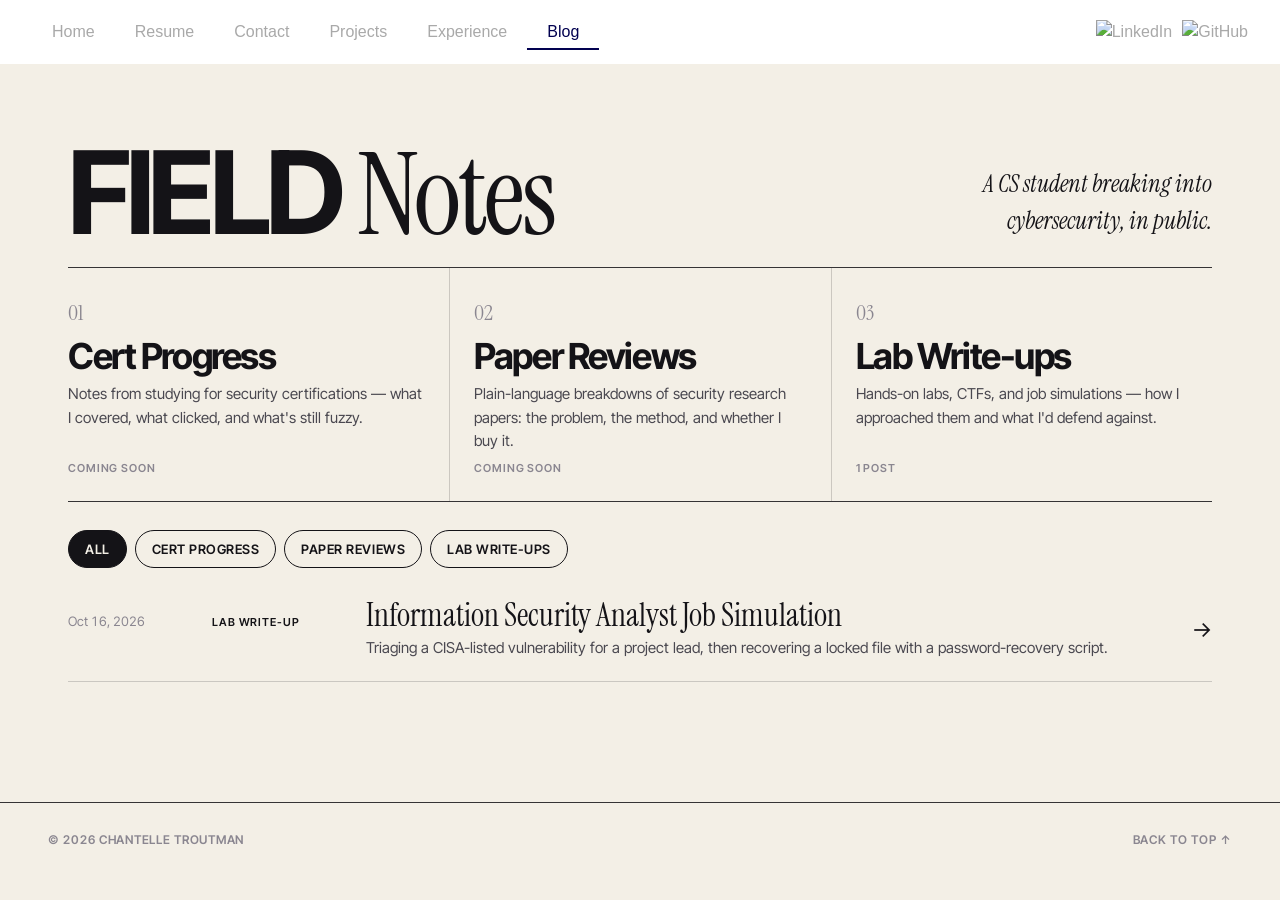
==== blog.html @ 890e3cd3 "First Blog Post I completed Forge's AIG shields up job simulation." ====
<!DOCTYPE html>
<html lang="en">
<head>
  <meta charset="UTF-8">
  <meta name="viewport" content="width=device-width, initial-scale=1">
  <title>Field Notes — Chantelle Troutman</title>
  <meta name="description" content="Chantelle Troutman's security blog: certification progress, research paper reviews, and lab write-ups.">

  <link rel="preconnect" href="https://fonts.googleapis.com">
  <link rel="preconnect" href="https://fonts.gstatic.com" crossorigin>
  <link href="https://fonts.googleapis.com/css2?family=Inter+Tight:wght@400;500;600;700&family=Instrument+Serif:ital@0;1&family=JetBrains+Mono:wght@400;500&display=swap" rel="stylesheet">

  <link rel="stylesheet" href="chana.css">
  <script src="chana.js" defer></script>
</head>

<body class="blog-page">

<!-- NAVBAR -->
<nav>
  <ul class="nav-links">
    <li><a href="index.html#top">Home</a></li>
    <li><a href="assets/Chantelle_Troutman_Resume-2.pdf" target="_blank">Resume</a></li>
    <li><a href="index.html#contact">Contact</a></li>
    <li><a href="index.html#projects">Projects</a></li>
    <li><a href="index.html#experience">Experience</a></li>
    <li><a href="blog.html" class="active">Blog</a></li>

    <li class="social">
      <a href="https://www.linkedin.com/in/chantelle-troutman-b953033a5/" target="_blank">
        <img src="linkedInd.png" alt="LinkedIn">
      </a>
      <a href="https://github.com/chana3466" target="_blank">
        <img src="github.png" alt="GitHub">
      </a>
    </li>
  </ul>
</nav>

<main class="blog">
  <div class="wrap">

    <!-- MASTHEAD -->
    <header class="masthead blog-masthead">
      <h1 class="display"><span class="sans">FIELD</span> <span class="serif">Notes</span></h1>
      <span class="blog-tagline">A CS student breaking into cybersecurity, in public.</span>
    </header>

    <!-- THE THREE SERIES -->
    <section class="series" aria-label="Series">
      <a class="series-card" href="#cert">
        <span class="series-num">01</span>
        <h2>Cert Progress</h2>
        <p>Notes from studying for security certifications &mdash; what I covered, what clicked, and what's still fuzzy.</p>
        <span class="series-count" data-count="cert"></span>
      </a>
      <a class="series-card" href="#paper">
        <span class="series-num">02</span>
        <h2>Paper Reviews</h2>
        <p>Plain-language breakdowns of security research papers: the problem, the method, and whether I buy it.</p>
        <span class="series-count" data-count="paper"></span>
      </a>
      <a class="series-card" href="#lab">
        <span class="series-num">03</span>
        <h2>Lab Write-ups</h2>
        <p>Hands-on labs, CTFs, and job simulations &mdash; how I approached them and what I'd defend against.</p>
        <span class="series-count" data-count="lab"></span>
      </a>
    </section>

    <!-- FILTERS -->
    <div class="filters" role="tablist" aria-label="Filter posts">
      <button class="filter active" data-filter="all" role="tab" aria-selected="true">All</button>
      <button class="filter" data-filter="cert" role="tab" aria-selected="false">Cert Progress</button>
      <button class="filter" data-filter="paper" role="tab" aria-selected="false">Paper Reviews</button>
      <button class="filter" data-filter="lab" role="tab" aria-selected="false">Lab Write-ups</button>
    </div>

    <!--
      POSTS — newest first.
      To publish a post: copy a template from posts/ (e.g. posts/_template-lab.html),
      write it, then add one <li> here with the matching data-category: cert, paper, or lab.

      <li class="post-row" data-category="lab">
        <a href="posts/forage-mastercard.html">
          <time datetime="2026-10-20">Oct 20, 2026</time>
          <span class="post-cat">Lab Write-up</span>
          <span class="post-title">Mastercard Cybersecurity Job Simulation</span>
          <span class="post-summary">Spotting phishing and designing training for the teams most at risk.</span>
          <span class="post-arrow" aria-hidden="true">→</span>
        </a>
      </li>
    -->
    <ol class="post-list">
      <li class="post-row" data-category="lab">
        <a href="posts/forage-infosec-analyst.html">
          <time datetime="2026-10-16">Oct 16, 2026</time>
          <span class="post-cat">Lab Write-up</span>
          <span class="post-title">Information Security Analyst Job Simulation</span>
          <span class="post-summary">Triaging a CISA-listed vulnerability for a project lead, then recovering a locked file with a password-recovery script.</span>
          <span class="post-arrow" aria-hidden="true">→</span>
        </a>
      </li>
    </ol>

    <p class="empty-state" hidden>
      <span class="empty-mark" aria-hidden="true">✎</span>
      First post coming soon.
    </p>

  </div>
</main>

<footer class="footer blog-footer">
  <div class="footer-row">
    <span>&copy; 2026 Chantelle Troutman</span>
    <a href="#">Back to top ↑</a>
  </div>
</footer>

</body>
</html>
---- chana.css ----
/* =====================
   TOKENS
   ===================== */
:root {
  --paper: #f3efe6;        /* cream, like the editorial references */
  --paper-2: #ebe5d8;
  --ink: #141317;
  --ink-soft: #4a4850;
  --muted: #8a8690;
  --rule: rgba(20, 19, 23, 0.85);
  --hair: rgba(20, 19, 23, 0.18);
  --navy: #020150;         /* original site navy */
  --pink: #e66aa8;         /* "Waves" cover pink */
  --night: #1f1f1f;        /* original Pac-Man background */

  --sans: "Inter Tight", "Helvetica Neue", Arial, sans-serif;
  --serif: "Instrument Serif", Georgia, serif;

  --nav-h: 64px;
  --gutter: clamp(16px, 4vw, 48px);
  --max: 1240px;
}

@font-face {
  font-family: 'retro';
  src: url('fonts/RetroGaming.ttf') format('truetype');
  font-display: swap;
}

/* =====================
   RESET & BASE
   ===================== */
*, *::before, *::after { box-sizing: border-box; margin: 0; padding: 0; }

html {
  scroll-behavior: smooth;
  scroll-padding-top: var(--nav-h);
}

body {
  background: var(--paper);
  color: var(--ink);
  font-family: var(--sans);
  font-size: 16px;
  line-height: 1.55;
  -webkit-font-smoothing: antialiased;
  overflow-x: hidden;
}

img, video { max-width: 100%; display: block; }
a { color: inherit; }
ul, ol { list-style: none; }
button { font: inherit; color: inherit; cursor: pointer; background: none; border: none; }

.wrap {
  width: 100%;
  max-width: var(--max);
  margin: 0 auto;
  padding: 0 var(--gutter);
}

/* big mixed headline: tight bold sans + light serif (like "THIS IS ALLORA") */
.display {
  font-weight: 700;
  font-size: clamp(48px, 9vw, 128px);
  line-height: 0.9;
  letter-spacing: -0.05em;
}
.display .serif {
  font-family: var(--serif);
  font-weight: 400;
  letter-spacing: -0.03em;
}

.kicker {
  display: block;
  font-size: 12px;
  font-weight: 600;
  letter-spacing: 0.08em;
  text-transform: uppercase;
  color: var(--ink);
}

/* image shapes */
.shape-arch { border-radius: 999px 999px 0 0; object-fit: cover; }
.shape-blob { border-radius: 58% 42% 46% 54% / 44% 56% 44% 56%; object-fit: cover; }

/* =====================
   NAVBAR (original layout)
   ===================== */
nav {
  position: fixed;
  top: 0;
  height: var(--nav-h);
  width: 100%;
  background-color: white;
  z-index: 1000;
  display: flex;
  justify-content: center;
  align-items: center;
  font-family: "Helvetica Neue", Arial, Helvetica, sans-serif;
}

nav ul {
  display: flex;
  justify-content: space-between;
  align-items: center;
  width: 95%;
}

nav ul li a {
  position: relative;
  text-decoration: none;
  padding: 0 20px;
  color: darkgray;
  display: block;
  white-space: nowrap;
  transition: color 0.3s ease;
}

nav ul li a:hover,
nav ul li a.active { color: var(--navy); }

nav ul li a::after {
  content: "";
  position: absolute;
  left: 50%;
  bottom: -6px;
  width: 0%;
  height: 2px;
  background: var(--navy);
  transition: all 0.3s ease;
  transform: translateX(-50%);
}

nav ul li a:hover::after,
nav ul li a.active::after { width: 100%; }

nav ul li.social {
  margin-left: auto;
  display: flex;
  gap: 10px;
  align-items: center;
}
nav ul li.social a { padding: 0; }
nav ul li.social a::after { display: none; }
nav ul li.social img { height: 25px; width: auto; }

/* on narrow screens the tabs scroll sideways instead of squishing */
@media (max-width: 720px) {
  nav ul {
    width: 100%;
    overflow-x: auto;
    scrollbar-width: none;
    padding: 0 8px;
    height: 100%;
  }
  nav ul::-webkit-scrollbar { display: none; }
  nav ul li a { padding: 0 12px; font-size: 15px; }
  nav ul li.social { padding-right: 8px; }
}

/* =====================
   HERO (unchanged look)
   ===================== */
.hero {
  position: relative;
  height: 100vh;
  display: flex;
  align-items: center;
  justify-content: center;
  text-align: center;
  color: white;
  overflow: hidden;
  font-family: "Helvetica Neue", Arial, Helvetica, sans-serif;
  font-size: 16px;
  line-height: normal;
  isolation: isolate;
}

.bg-video {
  position: absolute;
  top: 0;
  left: 0;
  width: 100%;
  height: 100%;
  object-fit: cover;
  z-index: -2;
}

.overlay {
  position: absolute;
  top: 0;
  left: 0;
  width: 100%;
  height: 100%;
  background: rgba(20, 20, 30, 0.6);
  z-index: -1;
}

.hero-content h1 { font-size: 4rem; letter-spacing: 3px; color: white; }
.hero-content h2 { font-weight: 300; margin: 10px 0 0 0; }
.hero-content p { margin-top: 8px; font-size: 1.2rem; opacity: 0.8; }

/* =====================
   REVEAL
   ===================== */
.reveal {
  opacity: 0;
  transform: translateY(20px);
  transition: opacity 0.9s ease, transform 0.9s cubic-bezier(.2, .7, .2, 1);
}
.reveal.in { opacity: 1; transform: none; }

/* =====================
   INTRO
   ===================== */
.intro { padding: clamp(56px, 8vw, 96px) 0 clamp(64px, 9vw, 120px); }

.masthead {
  display: flex;
  justify-content: space-between;
  align-items: flex-end;
  gap: 24px;
  padding-bottom: 20px;
  border-bottom: 1px solid var(--rule);
}

.read-all {
  font-size: 14px;
  font-weight: 600;
  text-transform: uppercase;
  letter-spacing: 0.02em;
  text-underline-offset: 4px;
  white-space: nowrap;
  margin-bottom: 10px;
}
.read-all:hover { color: var(--pink); }

.intro-grid {
  display: grid;
  grid-template-columns: 1fr 1fr;
  gap: clamp(32px, 6vw, 96px);
  padding: clamp(40px, 6vw, 72px) 0;
  align-items: center;
}

.lede {
  font-family: var(--serif);
  font-size: clamp(26px, 3vw, 38px);
  line-height: 1.15;
  margin-bottom: 24px;
}
.intro-text p:not(.lede) { color: var(--ink-soft); max-width: 52ch; }

/* overlapping cut-out collage, like the zebra/blob reference */
.intro-collage {
  position: relative;
  aspect-ratio: 1 / 1;
}
.collage-a {
  position: absolute;
  left: 0;
  top: 0;
  width: 66%;
  height: 92%;
}
.collage-b {
  position: absolute;
  right: 0;
  bottom: 0;
  width: 54%;
  height: 58%;
}

.facts {
  display: grid;
  grid-template-columns: repeat(4, 1fr);
  border-top: 1px solid var(--rule);
  border-bottom: 1px solid var(--rule);
}
.facts div { padding: 16px 16px 16px 0; }
.facts div + div { padding-left: 16px; border-left: 1px solid var(--hair); }
.facts dt {
  font-size: 11px;
  font-weight: 600;
  letter-spacing: 0.08em;
  text-transform: uppercase;
  color: var(--muted);
}
.facts dd { font-weight: 500; }

/* =====================
   PROJECTS
   ===================== */
.projects { padding-top: clamp(56px, 8vw, 96px); }

.section-title {
  display: flex;
  justify-content: space-between;
  align-items: flex-end;
  padding-bottom: 20px;
  border-bottom: 1px solid var(--rule);
}
.section-count {
  font-family: var(--serif);
  font-size: clamp(22px, 3vw, 36px);
  margin-bottom: 6px;
}

/* --- Luna --- */
.Luna-section { padding: clamp(48px, 7vw, 96px) 0 clamp(72px, 10vw, 128px); }

.Luna-layout {
  display: grid;
  grid-template-columns: 1fr 1fr;
  gap: clamp(40px, 7vw, 112px);
  align-items: center;
}

.Luna-title {
  font-family: var(--serif);
  font-weight: 400;
  font-size: clamp(56px, 8vw, 112px);
  line-height: 0.95;
  letter-spacing: -0.02em;
  margin: 14px 0 20px;
}

.Luna-subtitle { color: var(--ink-soft); max-width: 50ch; }

/* spec table with hairlines */
.spec {
  width: 100%;
  max-width: 460px;
  border-collapse: collapse;
  margin: 28px 0;
  font-size: 14px;
}
.spec th,
.spec td {
  text-align: left;
  padding: 9px 0;
  border-top: 1px solid var(--hair);
  vertical-align: top;
}
.spec tr:last-child th,
.spec tr:last-child td { border-bottom: 1px solid var(--hair); }
.spec th {
  width: 110px;
  font-size: 11px;
  font-weight: 600;
  letter-spacing: 0.08em;
  text-transform: uppercase;
  color: var(--muted);
  padding-top: 11px;
}
.spec a { text-decoration: none; }
.spec a:hover { color: var(--pink); }

.Luna-descriptions { position: relative; min-height: 96px; }
.Luna-desc {
  position: absolute;
  top: 0;
  opacity: 0;
  transform: translateY(8px);
  transition: opacity 0.4s ease, transform 0.4s ease;
  pointer-events: none;
}
.Luna-desc.active { opacity: 1; transform: none; pointer-events: auto; }
.Luna-screen-num { font-size: 12px; font-weight: 600; color: var(--muted); }
.Luna-desc h4 {
  font-family: var(--serif);
  font-weight: 400;
  font-size: 30px;
  line-height: 1.1;
  margin: 2px 0;
}
.Luna-desc p { color: var(--ink-soft); }

.Luna-controls { display: flex; gap: 10px; margin-top: 12px; }
.Luna-controls button {
  font-size: 13px;
  font-weight: 600;
  text-transform: uppercase;
  letter-spacing: 0.04em;
  padding: 9px 16px;
  border: 1px solid var(--ink);
  border-radius: 999px;
  transition: background 0.2s ease, color 0.2s ease;
}
.Luna-controls button:hover { background: var(--ink); color: var(--paper); }

/* phone sits in front of an arch-cropped photo */
.Luna-stage {
  position: relative;
  display: grid;
  place-items: center;
  padding: 48px 0;
}
.Luna-backdrop {
  position: absolute;
  top: 0;
  left: 12%;
  width: 76%;
  height: 100%;
}
.Luna-images {
  position: relative;
  width: min(270px, 62vw);
  overflow: hidden;
  border-radius: 30px;
  box-shadow: 0 30px 60px -24px rgba(0, 0, 0, 0.5);
}
.Luna-track { display: flex; transition: transform 0.6s cubic-bezier(.6, 0, .2, 1); }
.Luna-card { min-width: 100%; }
.Luna-card img { width: 100%; }

/* --- Pac-Man: retro desktop of Win95-style windows --- */
.Pacman-section {
  --w-face: #c3c3c3;
  --w-light: #ffffff;
  --w-mid: #868686;
  --w-dark: #1a1a1a;
  --w-title: linear-gradient(90deg, #000080, #1084d0);
  --w-font: Tahoma, Verdana, "Segoe UI", sans-serif;
  padding: clamp(24px, 4vw, 48px) 0 clamp(72px, 10vw, 120px);
}

/* raised / sunken bevels */
.taskbar,
.win,
.w95-btn,
.task-tab,
.start-btn,
.win-btns button {
  background: var(--w-face);
  border: 1px solid;
  border-color: var(--w-light) var(--w-dark) var(--w-dark) var(--w-light);
  box-shadow: inset -1px -1px 0 var(--w-mid), inset 1px 1px 0 #e6e6e6;
}

/* taskbar */
.taskbar {
  display: flex;
  align-items: center;
  gap: 6px;
  padding: 4px;
  font-family: var(--w-font);
  font-size: 13px;
  margin-bottom: 28px;
}
.start-btn {
  display: flex;
  align-items: center;
  gap: 6px;
  padding: 3px 10px 3px 6px;
  font-weight: 700;
  font-size: 14px;
}
.start-logo {
  width: 16px;
  height: 14px;
  background:
    linear-gradient(#f25022, #f25022) 0 0 / 7px 6px no-repeat,
    linear-gradient(#7fba00, #7fba00) 9px 0 / 7px 6px no-repeat,
    linear-gradient(#00a4ef, #00a4ef) 0 8px / 7px 6px no-repeat,
    linear-gradient(#ffb900, #ffb900) 9px 8px / 7px 6px no-repeat;
  transform: skewY(-6deg);
}
.taskbar-tabs {
  display: flex;
  gap: 4px;
  flex: 1;
  min-width: 0;
  overflow-x: auto;
  scrollbar-width: none;
}
.taskbar-tabs::-webkit-scrollbar { display: none; }
.task-tab {
  flex-shrink: 0;
  padding: 3px 12px;
  text-align: left;
  white-space: nowrap;
  font-style: italic;
  color: #555;
}
.task-tab.open {
  font-style: normal;
  color: #000;
  font-weight: 700;
  border-color: var(--w-dark) var(--w-light) var(--w-light) var(--w-dark);
  box-shadow: inset 1px 1px 0 var(--w-mid);
  background: repeating-conic-gradient(#d6d6d6 0 25%, #c3c3c3 0 50%) 0 0 / 2px 2px;
}
.taskbar-clock {
  padding: 3px 10px;
  border: 1px solid;
  border-color: var(--w-mid) var(--w-light) var(--w-light) var(--w-mid);
  white-space: nowrap;
  font-variant-numeric: tabular-nums;
}

/* desktop layout: windows overlap like a real screen */
.desktop {
  display: grid;
  grid-template-columns: repeat(12, 1fr);
  grid-auto-rows: auto;
  column-gap: 24px;
  position: relative;
}
.win-main   { grid-column: 1 / 9;  grid-row: 1; align-self: start; }
.win-dialog { grid-column: 9 / 12; grid-row: 1; align-self: start; margin: 120px 0 0 -48px; }
.win-notes  { grid-column: 1 / 6;  grid-row: 2; align-self: start; margin-top: 40px; }
.win-video  { grid-column: 6 / 13; grid-row: 2; align-self: start; margin-top: -72px; }

.win {
  padding: 3px;
  font-family: var(--w-font);
  color: #000;
  position: relative;
}
.win.closed { display: none; }
.win.dragging { cursor: grabbing; }

.win-title {
  display: flex;
  justify-content: space-between;
  align-items: center;
  gap: 8px;
  background: var(--w-title);
  color: white;
  padding: 3px 3px 3px 6px;
  font-family: 'retro', var(--w-font);
  font-size: 15px;
  letter-spacing: 0.02em;
  user-select: none;
  cursor: grab;
}
.win:not(.focused) .win-title { background: linear-gradient(90deg, #7b7b7b, #b5b5b5); }
.win-title > span:first-child { overflow: hidden; text-overflow: ellipsis; white-space: nowrap; }

.win-btns { display: flex; gap: 2px; flex-shrink: 0; }
.win-btns button {
  width: 20px;
  height: 18px;
  display: grid;
  place-items: center;
  font: 700 12px/1 var(--w-font);
  color: #000;
  padding: 0;
}
.win-btns button:active,
.w95-btn:active,
.start-btn:active {
  border-color: var(--w-dark) var(--w-light) var(--w-light) var(--w-dark);
  box-shadow: inset 1px 1px 0 var(--w-mid);
}

.win-menu {
  font-size: 13px;
  padding: 4px 6px;
  word-spacing: 10px;
}

.win-body {
  border: 1px solid;
  border-color: var(--w-mid) var(--w-light) var(--w-light) var(--w-mid);
  box-shadow: inset 1px 1px 0 var(--w-dark);
}

.win-status {
  display: flex;
  gap: 3px;
  margin-top: 3px;
  font-size: 12px;
}
.win-status span {
  flex: 1;
  padding: 2px 6px;
  border: 1px solid;
  border-color: var(--w-mid) var(--w-light) var(--w-light) var(--w-mid);
  white-space: nowrap;
  overflow: hidden;
  text-overflow: ellipsis;
}

/* the game screen keeps the original dark arcade look */
.game-screen {
  background: #1f1f1f;
  color: white;
  padding: clamp(20px, 3vw, 36px);
}
.game-kicker {
  font-family: 'retro', var(--sans);
  font-size: 13px;
  letter-spacing: 0.06em;
  text-transform: uppercase;
  color: #7aaee0;
}
.Pacman-title {
  font-family: 'retro', var(--sans);
  font-weight: 400;
  font-size: clamp(26px, 3.4vw, 42px);
  line-height: 1.15;
  color: lightyellow;
  margin: 10px 0 16px;
}
.Pacman-subtitle {
  font-family: 'retro', var(--sans);
  font-size: 14px;
  line-height: 1.8;
  color: lightgray;
  margin-bottom: 24px;
}
.hl { color: #ffe066; }

.w95-btn {
  display: inline-block;
  padding: 5px 16px;
  font: 13px var(--w-font);
  color: #000;
  text-decoration: none;
  outline: 1px solid #000;
  outline-offset: 0;
}
.w95-btn:focus-visible { outline: 1px dotted #000; outline-offset: -5px; }

.video-body { background: #000; }
.video-body video { width: 100%; aspect-ratio: 1938 / 1546; object-fit: contain; }

.notepad {
  background: white;
  padding: 14px 16px;
  font-size: 14px;
  line-height: 1.6;
  max-height: 340px;
  overflow-y: auto;
}
.notepad h4 {
  font-family: 'retro', var(--w-font);
  font-weight: 400;
  font-size: 18px;
  margin-bottom: 8px;
}
.notepad p + p { margin-top: 10px; }
.notepad .red { color: #d01c1c; }
.notepad .blue { color: #1048c0; }

.dialog-body {
  border: none;
  box-shadow: none;
  display: flex;
  gap: 14px;
  align-items: center;
  padding: 16px 12px 8px;
  font-size: 14px;
}
.dialog-icon {
  flex-shrink: 0;
  width: 32px;
  height: 32px;
  display: grid;
  place-items: center;
  border-radius: 50%;
  background: #ffd800;
  border: 2px solid #000;
  font: 700 18px var(--w-font);
}
.dialog-actions { text-align: center; padding: 8px 0 10px; }
.dialog-actions .w95-btn { min-width: 80px; }

/* --- editorial row (EcoSpool) --- */
.row-feature {
  display: grid;
  grid-template-columns: 1fr 1.1fr;
  gap: clamp(28px, 5vw, 72px);
  align-items: center;
  padding: clamp(48px, 7vw, 88px) 0;
  border-bottom: 1px solid var(--rule);
}
.row-text h3 {
  font-weight: 700;
  font-size: clamp(36px, 5vw, 64px);
  letter-spacing: -0.04em;
  line-height: 1;
  margin: 12px 0 14px;
}
.row-text p { color: var(--ink-soft); max-width: 46ch; }

/* row of arches, like "Obscure travels that lead us" */
.arches {
  display: grid;
  grid-template-columns: repeat(3, 1fr);
  height: clamp(140px, 18vw, 220px);
}
.arches img {
  width: 100%;
  height: 100%;
  object-fit: cover;
  border-radius: 999px 999px 0 0;
}
.arches img:nth-child(1) { object-position: 0% 50%; }
.arches img:nth-child(2) { object-position: 50% 50%; }
.arches img:nth-child(3) { object-position: 100% 50%; }

/* =====================
   EXPERIENCE — CV grid
   ===================== */
.experience { padding: clamp(72px, 10vw, 128px) 0; }

/* photo with oversized white type, like the "KIARA SHARDÉ" cover */
.banner {
  position: relative;
  border-radius: 6px;
  overflow: hidden;
  aspect-ratio: 16 / 7;
  background: #1a1a1a;
}
.banner img {
  width: 100%;
  height: 100%;
  object-fit: cover;
}
.banner-text {
  position: absolute;
  left: 0;
  right: 0;
  bottom: 0;
  padding: 40px clamp(16px, 3vw, 32px) clamp(12px, 2vw, 20px);
  color: white;
  background: linear-gradient(to top, rgba(0, 0, 0, 0.45), transparent);
}
.banner-text h2 {
  font-weight: 500;
  font-size: clamp(44px, 11vw, 152px);
  line-height: 0.85;
  letter-spacing: -0.05em;
}
.banner-text ul {
  display: flex;
  justify-content: space-between;
  flex-wrap: wrap;
  gap: 8px;
  margin-top: 12px;
  font-size: 10px;
  font-weight: 600;
  letter-spacing: 0.08em;
  text-transform: uppercase;
}

.cv-grid {
  display: grid;
  grid-template-columns: 1fr 1fr;
  gap: 16px;
  margin-top: 16px;
}

.cv-card {
  background: #fbf8f1;
  border: 1px solid var(--hair);
  border-radius: 4px;
  padding: clamp(18px, 2.5vw, 28px);
  display: flex;
  flex-direction: column;
  justify-content: space-between;
  gap: 28px;
  min-height: 340px;
}

.cv-label {
  font-weight: 500;
  font-size: clamp(44px, 6vw, 80px);
  line-height: 0.85;
  letter-spacing: -0.05em;
  text-align: center;
}

.cv-list li {
  display: grid;
  grid-template-columns: 28px 1fr 1.3fr auto;
  gap: 12px;
  align-items: center;
  padding: 10px 0;
  border-bottom: 1px solid var(--hair);
  font-size: 13px;
}
.cv-list li:first-child { border-top: 1px solid var(--hair); }
.cv-n {
  width: 20px;
  height: 20px;
  display: grid;
  place-items: center;
  border: 1px solid var(--ink);
  border-radius: 50%;
  font-size: 10px;
}
.cv-org { font-weight: 600; text-transform: uppercase; letter-spacing: 0.01em; }
.cv-role { color: var(--ink-soft); }
.cv-date { color: var(--muted); font-size: 12px; white-space: nowrap; }

.cv-summary {
  font-size: 13px;
  text-transform: uppercase;
  letter-spacing: 0.01em;
  line-height: 1.45;
  margin-bottom: 18px;
}

.skill-cols {
  display: grid;
  grid-template-columns: 1fr 1fr;
  gap: 18px 24px;
}
.skill-cols h4 {
  font-size: 11px;
  font-weight: 600;
  letter-spacing: 0.08em;
  text-transform: uppercase;
  padding-bottom: 6px;
  margin-bottom: 6px;
  border-bottom: 1px solid var(--hair);
}
.skill-cols p { font-size: 14px; color: var(--ink-soft); }

.cv-notes li {
  font-size: 14px;
  color: var(--ink-soft);
  padding: 10px 0;
  border-bottom: 1px solid var(--hair);
}
.cv-notes li:first-child { border-top: 1px solid var(--hair); }
.cv-notes strong { color: var(--ink); font-weight: 600; }

/* =====================
   CONTACT — "Waves" cover
   ===================== */
.contact {
  background: var(--paper-2);
  border-top: 1px solid var(--rule);
}

.contact-grid {
  display: grid;
  grid-template-columns: 1fr 1fr;
  gap: clamp(40px, 7vw, 112px);
  align-items: center;
  padding-top: clamp(72px, 10vw, 128px);
  padding-bottom: clamp(72px, 10vw, 128px);
}

.cover {
  background: #f1ebe0;
  padding: 12px clamp(18px, 3vw, 32px) clamp(24px, 3vw, 36px);
  box-shadow: 0 24px 48px -32px rgba(0, 0, 0, 0.45);
}
/* tall groovy masthead whose lower half dips over the frame, like the "Waves" cover */
.cover-title {
  position: relative;
  z-index: 2;
  font-family: "Chicle", var(--serif);
  font-weight: 400;
  font-size: clamp(100px, 13.5vw, 190px);
  line-height: 0.8;
  letter-spacing: 0.01em;
  text-align: center;
  color: var(--pink);
  -webkit-text-stroke: clamp(3px, 0.35vw, 5px) #3a2a33;
  paint-order: stroke fill;
  transform: scaleX(1.08);
  margin-bottom: -26px;  /* dips into the pink band only, not the photo */
}
/* pink band with stacked dark/cream rules around it */
.cover-frame {
  background: var(--pink);
  padding: clamp(16px, 2.2vw, 26px);
  padding-top: clamp(30px, 3vw, 38px);
  border: 3px solid #3a2a33;
  box-shadow:
    0 0 0 4px #f1ebe0,
    0 0 0 6px #3a2a33,
    0 0 0 10px #f1ebe0,
    0 0 0 12px #3a2a33;
  margin: 12px;
}
.cover-frame img {
  width: 100%;
  aspect-ratio: 4 / 3;
  object-fit: cover;
  filter: grayscale(1) contrast(1.15);
  outline: 3px solid #f1ebe0;
  box-shadow: 0 0 0 5px #3a2a33;
}

.contact-lede {
  font-family: var(--serif);
  font-size: clamp(28px, 3.4vw, 44px);
  line-height: 1.1;
  margin: 14px 0 28px;
}

.email-link {
  display: block;
  font-size: clamp(18px, 2.2vw, 26px);
  font-weight: 500;
  letter-spacing: -0.02em;
  text-decoration: underline;
  text-underline-offset: 6px;
  text-decoration-thickness: 1px;
  overflow-wrap: anywhere;
}
.email-link:hover { color: var(--pink); }

.copy-btn {
  margin-top: 14px;
  font-size: 12px;
  font-weight: 600;
  text-transform: uppercase;
  letter-spacing: 0.06em;
  padding: 8px 14px;
  border: 1px solid var(--ink);
  border-radius: 999px;
  transition: background 0.2s ease, color 0.2s ease;
}
.copy-btn:hover { background: var(--ink); color: var(--paper); }

.contact-spec { margin-top: 36px; max-width: none; }

.footer {
  border-top: 1px solid var(--rule);
  padding: 28px var(--gutter) 24px;
  display: flex;
  flex-direction: column;
  align-items: center;
  gap: 18px;
}
.footer-fish { width: min(260px, 60vw); mix-blend-mode: multiply; }
.footer-row {
  width: 100%;
  max-width: var(--max);
  display: flex;
  justify-content: space-between;
  font-size: 12px;
  font-weight: 600;
  text-transform: uppercase;
  letter-spacing: 0.06em;
  color: var(--muted);
}
.footer-row a { text-decoration: none; }
.footer-row a:hover { color: var(--ink); }


/* =====================
   BLOG — index
   ===================== */
.blog-page { --mono: "JetBrains Mono", ui-monospace, Menlo, monospace; }

.blog { padding: calc(var(--nav-h) + clamp(40px, 6vw, 80px)) 0 clamp(72px, 10vw, 120px); min-height: 70vh; }

.blog-masthead { align-items: flex-end; }
.blog-tagline {
  font-family: var(--serif);
  font-style: italic;
  font-size: clamp(18px, 2vw, 24px);
  max-width: 22ch;
  text-align: right;
  margin-bottom: 8px;
}

.series {
  display: grid;
  grid-template-columns: repeat(3, 1fr);
  border-bottom: 1px solid var(--rule);
}
.series-card {
  color: inherit;
  text-decoration: none;
  padding: 28px 24px 24px 0;
  display: flex;
  flex-direction: column;
  gap: 8px;
}
.series-card + .series-card { padding-left: 24px; border-left: 1px solid var(--hair); }
.series-num { font-family: var(--serif); font-size: 22px; color: var(--muted); }
.series-card:hover h2 { color: var(--pink); }
.series-card h2 {
  transition: color 0.2s ease;
  font-weight: 700;
  font-size: clamp(26px, 2.8vw, 36px);
  letter-spacing: -0.04em;
  line-height: 1;
}
.series-card p { color: var(--ink-soft); font-size: 15px; flex: 1; }
.series-count {
  font-size: 11px;
  font-weight: 600;
  letter-spacing: 0.08em;
  text-transform: uppercase;
  color: var(--muted);
}

.filters {
  display: flex;
  flex-wrap: wrap;
  gap: 8px;
  padding: 28px 0 8px;
}
.filter {
  font-size: 13px;
  font-weight: 600;
  text-transform: uppercase;
  letter-spacing: 0.04em;
  padding: 8px 16px;
  border: 1px solid var(--ink);
  border-radius: 999px;
  transition: background 0.2s ease, color 0.2s ease;
}
.filter:hover { background: rgba(20, 19, 23, 0.06); }
.filter.active { background: var(--ink); color: var(--paper); }

/* post index rows */
.post-row a {
  display: grid;
  grid-template-columns: 120px 130px 1fr auto;
  grid-template-areas:
    "date cat title arrow"
    "date cat summary arrow";
  column-gap: 24px;
  row-gap: 2px;
  align-items: baseline;
  padding: 22px 0;
  border-bottom: 1px solid var(--hair);
  text-decoration: none;
}
.post-row time { grid-area: date; font-size: 13px; color: var(--muted); font-variant-numeric: tabular-nums; }
.post-cat {
  grid-area: cat;
  font-size: 11px;
  font-weight: 600;
  letter-spacing: 0.08em;
  text-transform: uppercase;
}
.post-title {
  grid-area: title;
  font-family: var(--serif);
  font-size: clamp(24px, 2.6vw, 32px);
  line-height: 1.1;
}
.post-summary { grid-area: summary; color: var(--ink-soft); font-size: 15px; }
.post-arrow {
  grid-area: arrow;
  align-self: center;
  font-size: 22px;
  transition: transform 0.25s ease;
}
.post-row a:hover .post-title { text-decoration: underline; text-underline-offset: 5px; text-decoration-thickness: 1px; }
.post-row a:hover .post-arrow { transform: translateX(6px); }
.post-row[hidden] { display: none; }

.empty-state {
  padding: 64px 0;
  text-align: center;
  font-family: var(--serif);
  font-size: clamp(24px, 3vw, 34px);
  color: var(--muted);
  border-bottom: 1px solid var(--hair);
}
.empty-mark { display: block; font-size: 28px; margin-bottom: 8px; }

.blog-footer { border-top: 1px solid var(--rule); }

/* =====================
   BLOG — single post
   ===================== */
.post { padding: calc(var(--nav-h) + clamp(32px, 5vw, 64px)) 0 clamp(72px, 10vw, 120px); }
.post-wrap { max-width: 780px; }

.post-back {
  display: inline-block;
  font-size: 13px;
  font-weight: 600;
  text-transform: uppercase;
  letter-spacing: 0.04em;
  text-decoration: none;
  margin-bottom: 40px;
}
.post-back:hover { color: var(--pink); }

.post-header { padding-bottom: 24px; border-bottom: 1px solid var(--rule); }
.post-h1 {
  font-family: var(--serif);
  font-weight: 400;
  font-size: clamp(44px, 6.5vw, 80px);
  line-height: 0.98;
  letter-spacing: -0.02em;
  margin: 14px 0 16px;
}
.post-dek { font-size: 19px; color: var(--ink-soft); max-width: 56ch; }

.post-spec { max-width: none; margin: 0 0 40px; }
.post-spec th { width: 150px; padding-right: 12px; }
.post-spec tr:first-child th,
.post-spec tr:first-child td { border-top: none; }

.progress {
  height: 10px;
  margin-top: 5px;
  background: var(--paper-2);
  border: 1px solid var(--hair);
  border-radius: 999px;
  overflow: hidden;
}
.progress span {
  display: block;
  height: 100%;
  width: calc(var(--value, 0) * 1%);
  background: var(--pink);
}

/* long-form reading styles */
.prose { font-size: 18px; line-height: 1.7; }
.prose > * + * { margin-top: 1.1em; }
.prose h2 {
  font-weight: 700;
  font-size: 26px;
  letter-spacing: -0.03em;
  line-height: 1.2;
  margin-top: 2em;
}
.prose h3 { font-size: 20px; font-weight: 600; margin-top: 1.6em; }
.prose a { text-underline-offset: 3px; }
.prose a:hover { color: var(--pink); }
.prose ul,
.prose ol { padding-left: 1.3em; }
.prose ul { list-style: disc; }
.prose ol { list-style: decimal; }
.prose li + li { margin-top: 0.35em; }
.prose code {
  font-family: var(--mono);
  font-size: 0.86em;
  background: var(--paper-2);
  padding: 2px 6px;
  border-radius: 4px;
}
.prose pre {
  background: var(--ink);
  color: #ece8df;
  padding: 18px 20px;
  border-radius: 6px;
  overflow-x: auto;
  font-size: 14px;
  line-height: 1.6;
}
.prose pre code { background: none; padding: 0; color: inherit; font-size: inherit; }
.prose blockquote {
  font-family: var(--serif);
  font-size: 24px;
  line-height: 1.3;
  border-left: 3px solid var(--pink);
  padding-left: 20px;
}
.prose figure img { width: 100%; border: 1px solid var(--hair); border-radius: 4px; }
.prose figcaption { font-size: 13px; color: var(--muted); margin-top: 8px; }
.prose .callout {
  background: #fbf8f1;
  border: 1px solid var(--hair);
  border-left: 3px solid var(--navy);
  padding: 14px 18px;
  font-size: 15px;
}

/* =====================
   RESPONSIVE
   ===================== */
@media (max-width: 900px) {
  .intro-grid,
  .Luna-layout,
  .row-feature,
  .contact-grid,
  .cv-grid,
  .series { grid-template-columns: 1fr; }

  .series-card + .series-card { padding-left: 0; border-left: none; border-top: 1px solid var(--hair); }
  .series-card { padding: 20px 0; }

  .facts { grid-template-columns: 1fr 1fr; }
  .facts div:nth-child(3) { padding-left: 0; border-left: none; }
  .facts div:nth-child(n+3) { border-top: 1px solid var(--hair); }

  .intro-collage { max-width: 480px; }

  .desktop { display: flex; flex-direction: column; gap: 20px; }
  .win-video, .win-notes, .win-dialog { margin-top: 0; }
  .win-dialog { max-width: 340px; }
  .banner { aspect-ratio: 4 / 3; }
  .cover { max-width: 520px; }
}

@media (max-width: 560px) {
  .masthead { flex-direction: column; align-items: flex-start; }
  .read-all { margin-bottom: 0; }
  .cv-list li { grid-template-columns: 28px 1fr auto; }
  .cv-role { grid-column: 2 / -1; grid-row: 2; }
  .skill-cols { grid-template-columns: 1fr; }

  .blog-masthead { align-items: flex-start; }
  .blog-tagline { text-align: left; }
  .post-row a {
    grid-template-columns: 1fr auto;
    grid-template-areas:
      "cat arrow"
      "title arrow"
      "summary arrow"
      "date arrow";
    row-gap: 4px;
  }
  .post-row time { margin-top: 4px; }
  .banner-text ul li:nth-child(n+3) { display: none; }
}

@media (prefers-reduced-motion: reduce) {
  html { scroll-behavior: auto; }
  .reveal { opacity: 1; transform: none; transition: none; }
}
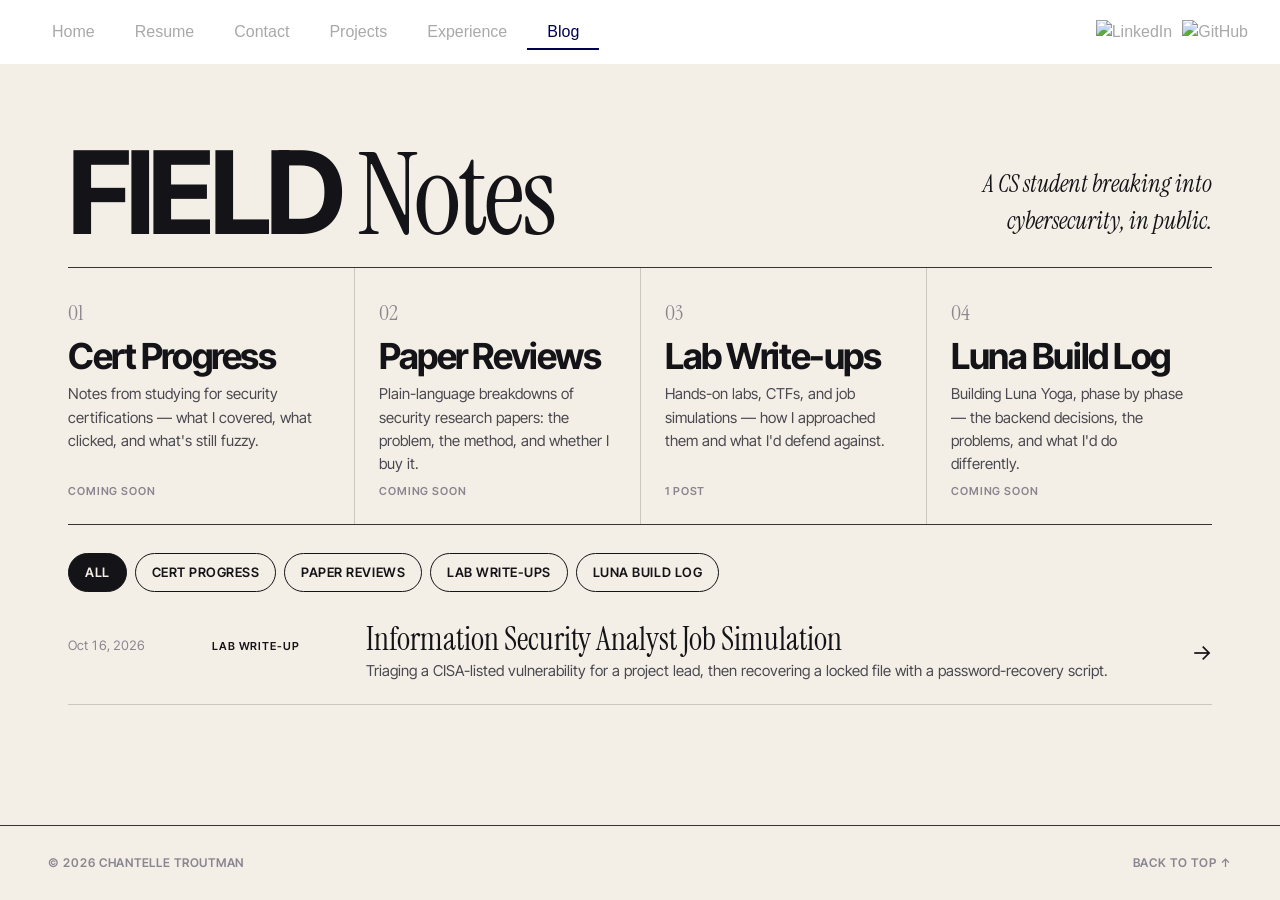
==== commit 2f1d5d2b: "Add Luna Build Log blog series New fourth blog series for tracking Luna Yoga development, with its o" ====
--- a/blog.html
+++ b/blog.html
@@ -46,7 +46,7 @@
       <span class="blog-tagline">A CS student breaking into cybersecurity, in public.</span>
     </header>
 
-    <!-- THE THREE SERIES -->
+    <!-- THE SERIES -->
     <section class="series" aria-label="Series">
       <a class="series-card" href="#cert">
         <span class="series-num">01</span>
@@ -66,6 +66,12 @@
         <p>Hands-on labs, CTFs, and job simulations &mdash; how I approached them and what I'd defend against.</p>
         <span class="series-count" data-count="lab"></span>
       </a>
+      <a class="series-card" href="#luna">
+        <span class="series-num">04</span>
+        <h2>Luna Build Log</h2>
+        <p>Building Luna Yoga, phase by phase &mdash; the backend decisions, the problems, and what I'd do differently.</p>
+        <span class="series-count" data-count="luna"></span>
+      </a>
     </section>
 
     <!-- FILTERS -->
@@ -74,12 +80,13 @@
       <button class="filter" data-filter="cert" role="tab" aria-selected="false">Cert Progress</button>
       <button class="filter" data-filter="paper" role="tab" aria-selected="false">Paper Reviews</button>
       <button class="filter" data-filter="lab" role="tab" aria-selected="false">Lab Write-ups</button>
+      <button class="filter" data-filter="luna" role="tab" aria-selected="false">Luna Build Log</button>
     </div>
 
     <!--
       POSTS — newest first.
       To publish a post: copy a template from posts/ (e.g. posts/_template-lab.html),
-      write it, then add one <li> here with the matching data-category: cert, paper, or lab.
+      write it, then add one <li> here with the matching data-category: cert, paper, lab, or luna.
 
       <li class="post-row" data-category="lab">
         <a href="posts/forage-mastercard.html">
--- a/chana.css
+++ b/chana.css
@@ -969,8 +969,22 @@
 
 .series {
   display: grid;
-  grid-template-columns: repeat(3, 1fr);
+  grid-template-columns: repeat(4, 1fr);
   border-bottom: 1px solid var(--rule);
+}
+
+/* 4 cards → 2 across on tablets */
+@media (min-width: 681px) and (max-width: 1080px) {
+  .series { grid-template-columns: 1fr 1fr; }
+  .series-card:nth-child(odd) { padding-left: 0; border-left: none; }
+  .series-card:nth-child(n+3) { border-top: 1px solid var(--hair); }
+}
+
+/* …and 1 per row on phones */
+@media (max-width: 680px) {
+  .series { grid-template-columns: 1fr; }
+  .series-card + .series-card { padding-left: 0; border-left: none; border-top: 1px solid var(--hair); }
+  .series-card { padding: 20px 0; }
 }
 .series-card {
   color: inherit;
@@ -1177,11 +1191,7 @@
   .Luna-layout,
   .row-feature,
   .contact-grid,
-  .cv-grid,
-  .series { grid-template-columns: 1fr; }
-
-  .series-card + .series-card { padding-left: 0; border-left: none; border-top: 1px solid var(--hair); }
-  .series-card { padding: 20px 0; }
+  .cv-grid { grid-template-columns: 1fr; }
 
   .facts { grid-template-columns: 1fr 1fr; }
   .facts div:nth-child(3) { padding-left: 0; border-left: none; }
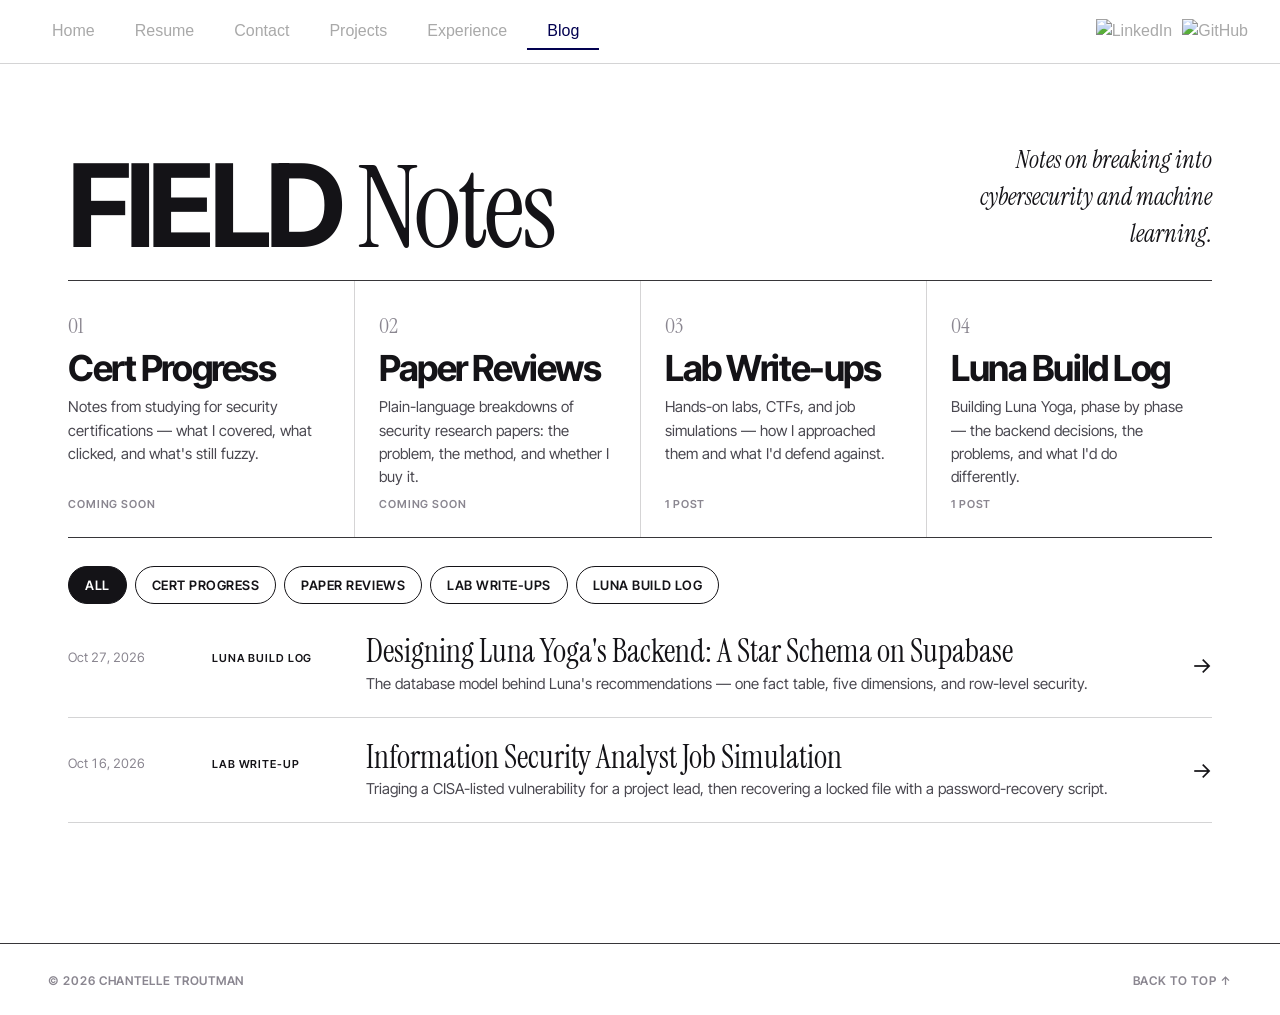
==== commit 303d2842: "luna blog post" ====
--- a/blog.html
+++ b/blog.html
@@ -43,7 +43,7 @@
     <!-- MASTHEAD -->
     <header class="masthead blog-masthead">
       <h1 class="display"><span class="sans">FIELD</span> <span class="serif">Notes</span></h1>
-      <span class="blog-tagline">A CS student breaking into cybersecurity, in public.</span>
+      <span class="blog-tagline">Notes on breaking into cybersecurity and machine learning.</span>
     </header>
 
     <!-- THE SERIES -->
@@ -99,6 +99,15 @@
       </li>
     -->
     <ol class="post-list">
+      <li class="post-row" data-category="luna">
+        <a href="posts/luna-backend-star-schema.html">
+          <time datetime="2026-10-27">Oct 27, 2026</time>
+          <span class="post-cat">Luna Build Log</span>
+          <span class="post-title">Designing Luna Yoga's Backend: A Star Schema on Supabase</span>
+          <span class="post-summary">The database model behind Luna's recommendations — one fact table, five dimensions, and row-level security.</span>
+          <span class="post-arrow" aria-hidden="true">→</span>
+        </a>
+      </li>
       <li class="post-row" data-category="lab">
         <a href="posts/forage-infosec-analyst.html">
           <time datetime="2026-10-16">Oct 16, 2026</time>
--- a/chana.css
+++ b/chana.css
@@ -2,8 +2,9 @@
    TOKENS
    ===================== */
 :root {
-  --paper: #f3efe6;        /* cream, like the editorial references */
-  --paper-2: #ebe5d8;
+  --paper: #ffffff;        /* white */
+  --paper-2: #f5f5f4;      /* near-white band */
+  --card: #fafafa;         /* subtle off-white fills */
   --ink: #141317;
   --ink-soft: #4a4850;
   --muted: #8a8690;
@@ -94,6 +95,7 @@
   height: var(--nav-h);
   width: 100%;
   background-color: white;
+  border-bottom: 1px solid var(--hair);
   z-index: 1000;
   display: flex;
   justify-content: center;
@@ -217,6 +219,17 @@
    ===================== */
 .intro { padding: clamp(56px, 8vw, 96px) 0 clamp(64px, 9vw, 120px); }
 
+.intro-statement {
+  font-family: var(--serif);
+  font-weight: 400;
+  font-size: clamp(32px, 5vw, 60px);
+  line-height: 1.04;
+  letter-spacing: -0.01em;
+  margin-bottom: 24px;
+}
+.intro-statement em { font-style: italic; color: var(--pink); }
+.intro-text .read-all { display: inline-block; margin-top: 26px; }
+
 .masthead {
   display: flex;
   justify-content: space-between;
@@ -757,7 +770,7 @@
 }
 
 .cv-card {
-  background: #fbf8f1;
+  background: var(--card);
   border: 1px solid var(--hair);
   border-radius: 4px;
   padding: clamp(18px, 2.5vw, 28px);
@@ -850,7 +863,7 @@
 }
 
 .cover {
-  background: #f1ebe0;
+  background: #ffffff;
   padding: 12px clamp(18px, 3vw, 32px) clamp(24px, 3vw, 36px);
   box-shadow: 0 24px 48px -32px rgba(0, 0, 0, 0.45);
 }
@@ -877,9 +890,9 @@
   padding-top: clamp(30px, 3vw, 38px);
   border: 3px solid #3a2a33;
   box-shadow:
-    0 0 0 4px #f1ebe0,
+    0 0 0 4px #ffffff,
     0 0 0 6px #3a2a33,
-    0 0 0 10px #f1ebe0,
+    0 0 0 10px #ffffff,
     0 0 0 12px #3a2a33;
   margin: 12px;
 }
@@ -888,7 +901,7 @@
   aspect-ratio: 4 / 3;
   object-fit: cover;
   filter: grayscale(1) contrast(1.15);
-  outline: 3px solid #f1ebe0;
+  outline: 3px solid #ffffff;
   box-shadow: 0 0 0 5px #3a2a33;
 }
 
@@ -1174,9 +1187,17 @@
   padding-left: 20px;
 }
 .prose figure img { width: 100%; border: 1px solid var(--hair); border-radius: 4px; }
+.schema-fig svg {
+  width: 100%;
+  height: auto;
+  background: var(--card);
+  border: 1px solid var(--hair);
+  border-radius: 6px;
+  padding: 8px;
+}
 .prose figcaption { font-size: 13px; color: var(--muted); margin-top: 8px; }
 .prose .callout {
-  background: #fbf8f1;
+  background: var(--card);
   border: 1px solid var(--hair);
   border-left: 3px solid var(--navy);
   padding: 14px 18px;
